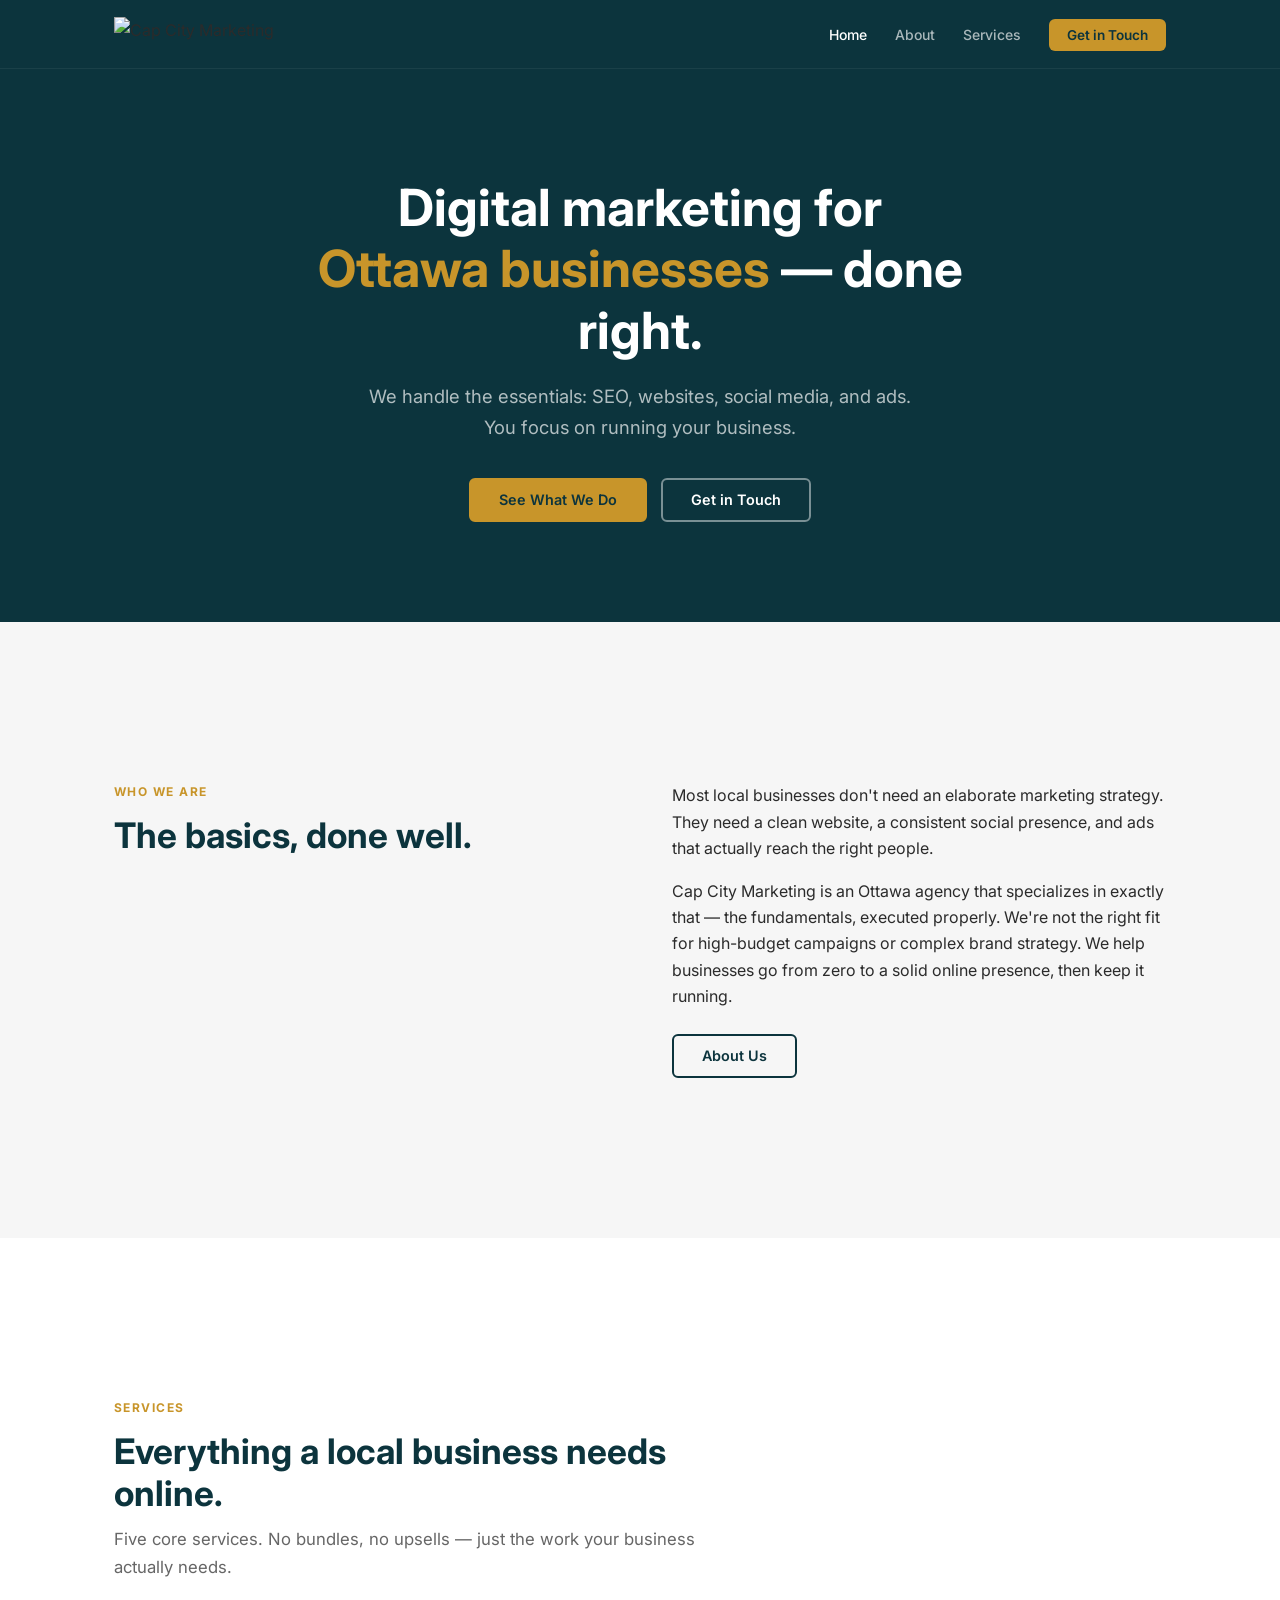
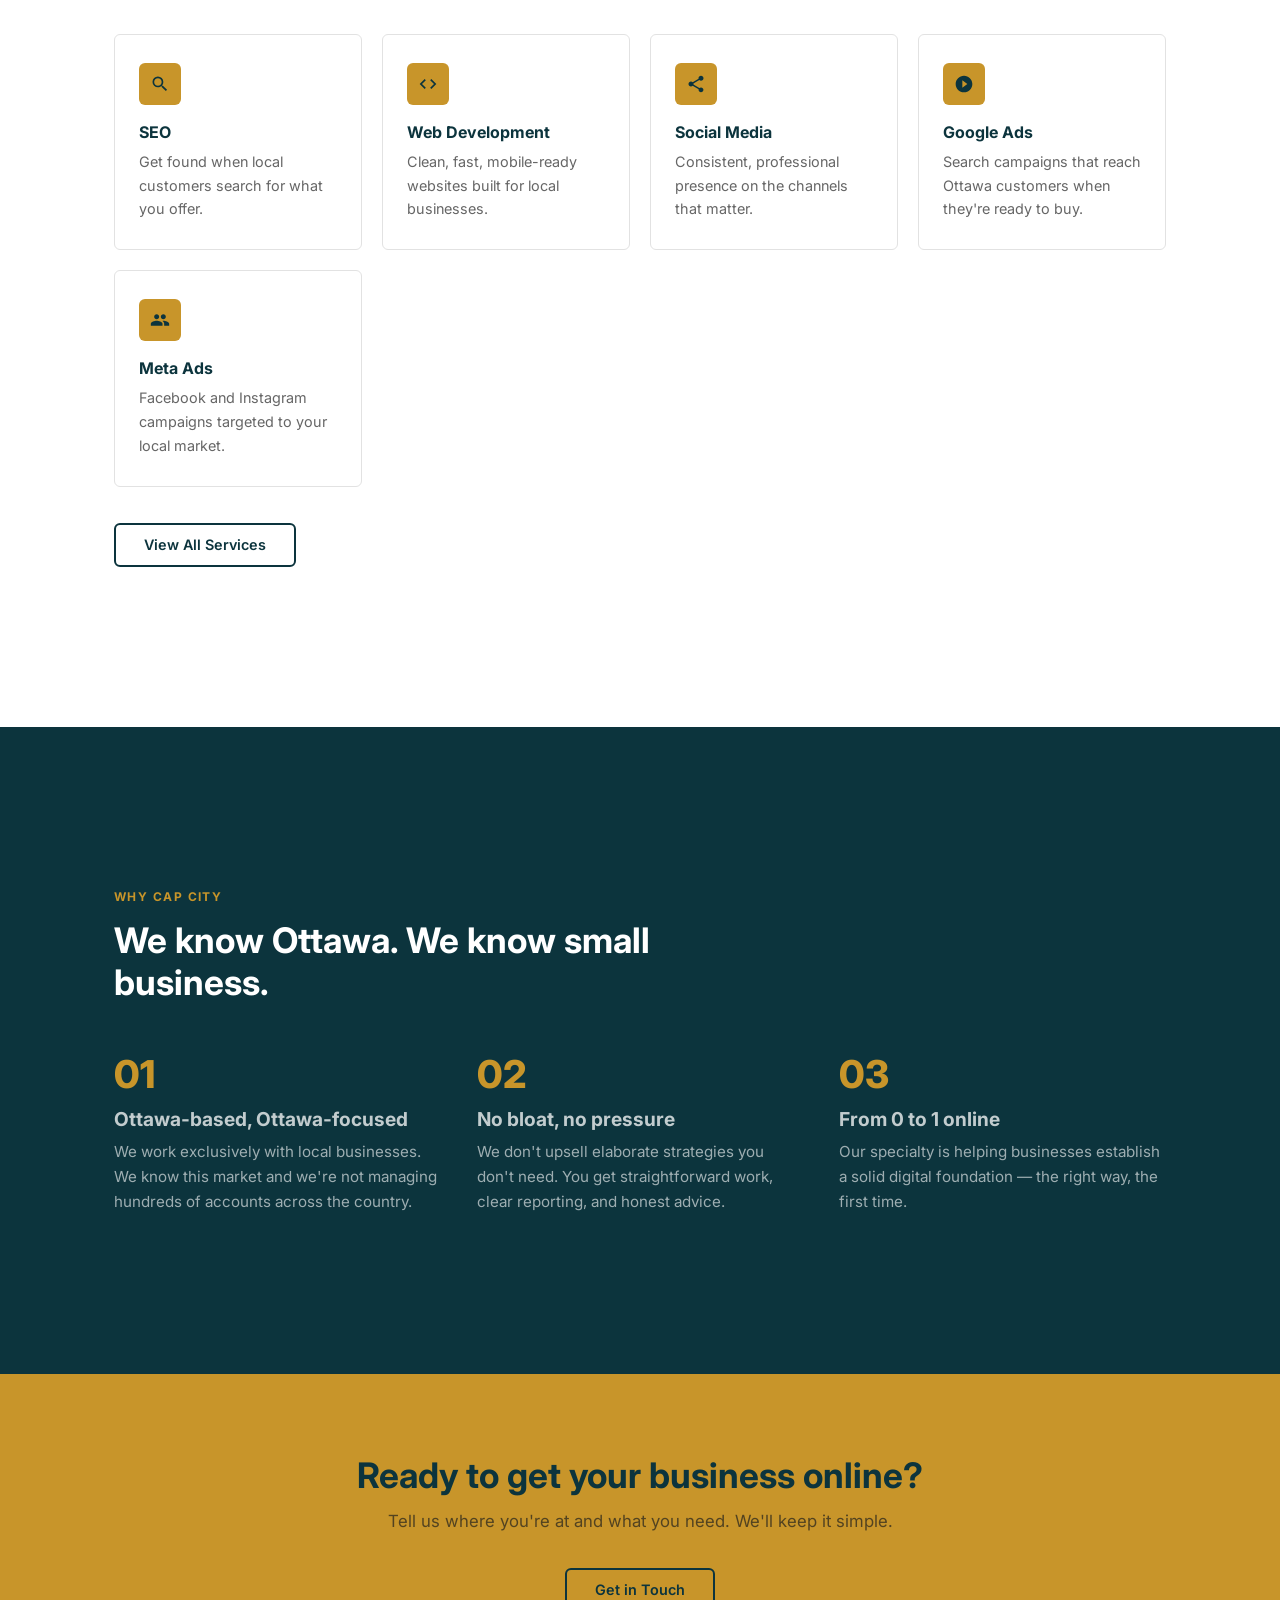
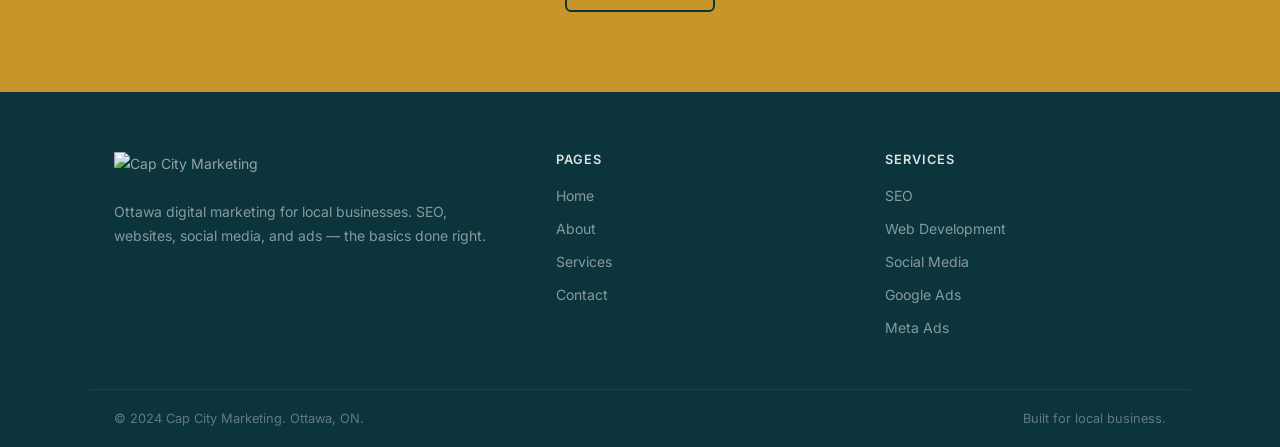
==== index.html @ e7a31820 "Initial build: Cap City Marketing static site Four-page static HTML/CSS site (Home, About, Services," ====
<!DOCTYPE html>
<html lang="en">
<head>
  <meta charset="UTF-8">
  <meta name="viewport" content="width=device-width, initial-scale=1.0">
  <title>Cap City Marketing — Ottawa Digital Marketing Agency</title>
  <meta name="description" content="Ottawa-based digital marketing agency helping local businesses get found online. SEO, web development, social media, Google Ads, and Meta Ads.">
  <link rel="preconnect" href="https://fonts.googleapis.com">
  <link rel="preconnect" href="https://fonts.gstatic.com" crossorigin>
  <link href="https://fonts.googleapis.com/css2?family=Inter:wght@400;500;600;700;800&display=swap" rel="stylesheet">
  <link rel="stylesheet" href="style.css">
</head>
<body>

  <!-- Navigation -->
  <nav class="nav" role="navigation" aria-label="Main navigation">
    <div class="nav__inner">
      <a href="index.html" class="nav__logo" aria-label="Cap City Marketing home">
        <img src="https://capcitymarketing.com/wp-content/uploads/2023/04/cropped-Asset-5@4x.png" alt="Cap City Marketing">
      </a>
      <button class="nav__hamburger" aria-label="Toggle navigation" aria-expanded="false">
        <span></span>
        <span></span>
        <span></span>
      </button>
      <ul class="nav__menu" role="list">
        <li><a href="index.html" class="nav__link active">Home</a></li>
        <li><a href="about.html" class="nav__link">About</a></li>
        <li><a href="services.html" class="nav__link">Services</a></li>
        <li><a href="contact.html" class="nav__link nav__cta">Get in Touch</a></li>
      </ul>
    </div>
  </nav>

  <!-- Hero -->
  <section class="hero">
    <div class="hero__inner">
      <h1>Digital marketing for<br><span>Ottawa businesses</span> — done right.</h1>
      <p class="hero__sub">We handle the essentials: SEO, websites, social media, and ads. You focus on running your business.</p>
      <div class="hero__actions">
        <a href="services.html" class="btn btn--primary">See What We Do</a>
        <a href="contact.html" class="btn btn--outline-light">Get in Touch</a>
      </div>
    </div>
  </section>

  <!-- Intro -->
  <div class="section-wrap section-wrap--light">
    <div class="section">
      <div class="two-col">
        <div>
          <span class="section-label">Who we are</span>
          <h2>The basics, done well.</h2>
        </div>
        <div>
          <p>Most local businesses don't need an elaborate marketing strategy. They need a clean website, a consistent social presence, and ads that actually reach the right people.</p>
          <p>Cap City Marketing is an Ottawa agency that specializes in exactly that — the fundamentals, executed properly. We're not the right fit for high-budget campaigns or complex brand strategy. We help businesses go from zero to a solid online presence, then keep it running.</p>
          <a href="about.html" class="btn btn--outline-dark" style="margin-top:8px;">About Us</a>
        </div>
      </div>
    </div>
  </div>

  <!-- Services Overview -->
  <div class="section-wrap">
    <div class="section">
      <div class="section-header">
        <span class="section-label">Services</span>
        <h2>Everything a local business needs online.</h2>
        <p>Five core services. No bundles, no upsells — just the work your business actually needs.</p>
      </div>
      <div class="services-grid">
        <div class="service-card">
          <div class="service-card__icon">
            <!-- Magnifying glass / SEO -->
            <svg viewBox="0 0 24 24" xmlns="http://www.w3.org/2000/svg">
              <path d="M15.5 14h-.79l-.28-.27A6.47 6.47 0 0 0 16 9.5 6.5 6.5 0 1 0 9.5 16c1.61 0 3.09-.59 4.23-1.57l.27.28v.79l5 4.99L20.49 19l-4.99-5zm-6 0C7.01 14 5 11.99 5 9.5S7.01 5 9.5 5 14 7.01 14 9.5 11.99 14 9.5 14z"/>
            </svg>
          </div>
          <h3>SEO</h3>
          <p>Get found when local customers search for what you offer.</p>
        </div>
        <div class="service-card">
          <div class="service-card__icon">
            <!-- Code brackets -->
            <svg viewBox="0 0 24 24" xmlns="http://www.w3.org/2000/svg">
              <path d="M9.4 16.6L4.8 12l4.6-4.6L8 6l-6 6 6 6 1.4-1.4zm5.2 0l4.6-4.6-4.6-4.6L16 6l6 6-6 6-1.4-1.4z"/>
            </svg>
          </div>
          <h3>Web Development</h3>
          <p>Clean, fast, mobile-ready websites built for local businesses.</p>
        </div>
        <div class="service-card">
          <div class="service-card__icon">
            <!-- Share/network -->
            <svg viewBox="0 0 24 24" xmlns="http://www.w3.org/2000/svg">
              <path d="M18 16.08c-.76 0-1.44.3-1.96.77L8.91 12.7c.05-.23.09-.46.09-.7s-.04-.47-.09-.7l7.05-4.11c.54.5 1.25.81 2.04.81 1.66 0 3-1.34 3-3s-1.34-3-3-3-3 1.34-3 3c0 .24.04.47.09.7L8.04 9.81C7.5 9.31 6.79 9 6 9c-1.66 0-3 1.34-3 3s1.34 3 3 3c.79 0 1.5-.31 2.04-.81l7.12 4.16c-.05.21-.08.43-.08.65 0 1.61 1.31 2.92 2.92 2.92 1.61 0 2.92-1.31 2.92-2.92s-1.31-2.92-2.92-2.92z"/>
            </svg>
          </div>
          <h3>Social Media</h3>
          <p>Consistent, professional presence on the channels that matter.</p>
        </div>
        <div class="service-card">
          <div class="service-card__icon">
            <!-- Target / ads -->
            <svg viewBox="0 0 24 24" xmlns="http://www.w3.org/2000/svg">
              <path d="M12 2C6.48 2 2 6.48 2 12s4.48 10 10 10 10-4.48 10-10S17.52 2 12 2zm-2 14.5v-9l6 4.5-6 4.5z"/>
            </svg>
          </div>
          <h3>Google Ads</h3>
          <p>Search campaigns that reach Ottawa customers when they're ready to buy.</p>
        </div>
        <div class="service-card">
          <div class="service-card__icon">
            <!-- People / meta -->
            <svg viewBox="0 0 24 24" xmlns="http://www.w3.org/2000/svg">
              <path d="M16 11c1.66 0 2.99-1.34 2.99-3S17.66 5 16 5c-1.66 0-3 1.34-3 3s1.34 3 3 3zm-8 0c1.66 0 2.99-1.34 2.99-3S9.66 5 8 5C6.34 5 5 6.34 5 8s1.34 3 3 3zm0 2c-2.33 0-7 1.17-7 3.5V19h14v-2.5c0-2.33-4.67-3.5-7-3.5zm8 0c-.29 0-.62.02-.97.05 1.16.84 1.97 1.97 1.97 3.45V19h6v-2.5c0-2.33-4.67-3.5-7-3.5z"/>
            </svg>
          </div>
          <h3>Meta Ads</h3>
          <p>Facebook and Instagram campaigns targeted to your local market.</p>
        </div>
      </div>
      <div style="margin-top:36px;">
        <a href="services.html" class="btn btn--outline-dark">View All Services</a>
      </div>
    </div>
  </div>

  <!-- Why Cap City -->
  <div class="section-wrap section-wrap--dark">
    <div class="section">
      <div class="section-header">
        <span class="section-label">Why Cap City</span>
        <h2>We know Ottawa. We know small business.</h2>
      </div>
      <div class="pillars">
        <div class="pillar">
          <div class="pillar__num">01</div>
          <h3>Ottawa-based, Ottawa-focused</h3>
          <p style="color:rgba(255,255,255,0.6);">We work exclusively with local businesses. We know this market and we're not managing hundreds of accounts across the country.</p>
        </div>
        <div class="pillar">
          <div class="pillar__num">02</div>
          <h3>No bloat, no pressure</h3>
          <p style="color:rgba(255,255,255,0.6);">We don't upsell elaborate strategies you don't need. You get straightforward work, clear reporting, and honest advice.</p>
        </div>
        <div class="pillar">
          <div class="pillar__num">03</div>
          <h3>From 0 to 1 online</h3>
          <p style="color:rgba(255,255,255,0.6);">Our specialty is helping businesses establish a solid digital foundation — the right way, the first time.</p>
        </div>
      </div>
    </div>
  </div>

  <!-- CTA Banner -->
  <section class="cta-banner">
    <h2>Ready to get your business online?</h2>
    <p>Tell us where you're at and what you need. We'll keep it simple.</p>
    <a href="contact.html" class="btn btn--outline-dark">Get in Touch</a>
  </section>

  <!-- Footer -->
  <footer class="footer">
    <div class="footer__inner">
      <div class="footer__brand">
        <img src="https://capcitymarketing.com/wp-content/uploads/2023/04/cropped-Asset-5@4x.png" alt="Cap City Marketing">
        <p>Ottawa digital marketing for local businesses. SEO, websites, social media, and ads — the basics done right.</p>
      </div>
      <div class="footer__col">
        <h4>Pages</h4>
        <ul>
          <li><a href="index.html">Home</a></li>
          <li><a href="about.html">About</a></li>
          <li><a href="services.html">Services</a></li>
          <li><a href="contact.html">Contact</a></li>
        </ul>
      </div>
      <div class="footer__col">
        <h4>Services</h4>
        <ul>
          <li><a href="services.html">SEO</a></li>
          <li><a href="services.html">Web Development</a></li>
          <li><a href="services.html">Social Media</a></li>
          <li><a href="services.html">Google Ads</a></li>
          <li><a href="services.html">Meta Ads</a></li>
        </ul>
      </div>
    </div>
    <div class="footer__bottom">
      <span>&copy; 2024 Cap City Marketing. Ottawa, ON.</span>
      <span>Built for local business.</span>
    </div>
  </footer>

  <script>
    const hamburger = document.querySelector('.nav__hamburger');
    const menu = document.querySelector('.nav__menu');
    hamburger.addEventListener('click', () => {
      const isOpen = menu.classList.toggle('open');
      hamburger.classList.toggle('open', isOpen);
      hamburger.setAttribute('aria-expanded', isOpen);
    });
  </script>

</body>
</html>
---- style.css ----
/* ============================================================
   Cap City Marketing — Main Stylesheet
   ============================================================ */

/* === Reset & Base === */
*, *::before, *::after {
  box-sizing: border-box;
  margin: 0;
  padding: 0;
}

:root {
  --accent:       #c8952a;
  --accent-hover: #b5821f;
  --dark:         #0c343d;
  --text:         #2b2b2b;
  --text-light:   #666;
  --bg:           #fff;
  --bg-light:     #f6f6f6;
  --border:       #e2e2e2;
  --radius:       6px;
  --shadow:       0 2px 14px rgba(0,0,0,0.09);
  --font:         'Inter', system-ui, -apple-system, sans-serif;
  --max-w:        1100px;
}

html { scroll-behavior: smooth; }

body {
  font-family: var(--font);
  color: var(--text);
  background: var(--bg);
  line-height: 1.65;
  font-size: 16px;
}

img { max-width: 100%; display: block; }
a { color: inherit; text-decoration: none; }
ul { list-style: none; }

/* === Typography === */
h1, h2, h3, h4 {
  line-height: 1.2;
  font-weight: 700;
  color: var(--dark);
}
h1 { font-size: clamp(2rem, 5vw, 3.2rem); }
h2 { font-size: clamp(1.6rem, 3vw, 2.2rem); }
h3 { font-size: 1.2rem; }

p { margin-bottom: 1rem; }
p:last-child { margin-bottom: 0; }

/* === Container === */
.container {
  max-width: var(--max-w);
  margin: 0 auto;
  padding: 0 24px;
}

/* === Sections === */
.section {
  padding: 80px 24px;
  max-width: var(--max-w);
  margin: 0 auto;
}

.section-wrap { padding: 80px 0; }
.section-wrap--light { background: var(--bg-light); }
.section-wrap--dark  { background: var(--dark); }

.section-label {
  display: block;
  font-size: 0.75rem;
  font-weight: 700;
  letter-spacing: 0.12em;
  text-transform: uppercase;
  color: var(--accent);
  margin-bottom: 12px;
}

.section-header { max-width: 600px; margin-bottom: 52px; }
.section-header p {
  color: var(--text-light);
  font-size: 1.05rem;
  margin-top: 12px;
}

/* Dark section overrides */
.section-wrap--dark h2,
.section-wrap--dark h3,
.section-wrap--dark .section-header p {
  color: rgba(255,255,255,0.75);
}
.section-wrap--dark h2 { color: #fff; }

/* === Buttons === */
.btn {
  display: inline-block;
  padding: 13px 28px;
  border-radius: var(--radius);
  font-weight: 600;
  font-size: 0.9rem;
  cursor: pointer;
  transition: all 0.18s;
  border: 2px solid transparent;
  font-family: var(--font);
  line-height: 1;
}

.btn--primary {
  background: var(--accent);
  color: var(--dark);
  border-color: var(--accent);
}
.btn--primary:hover { background: var(--accent-hover); border-color: var(--accent-hover); }

.btn--outline-dark {
  background: transparent;
  color: var(--dark);
  border-color: var(--dark);
}
.btn--outline-dark:hover { background: var(--dark); color: #fff; }

.btn--outline-light {
  background: transparent;
  color: #fff;
  border-color: rgba(255,255,255,0.45);
}
.btn--outline-light:hover { border-color: #fff; background: rgba(255,255,255,0.08); }

/* === Navigation === */
.nav {
  background: var(--dark);
  position: sticky;
  top: 0;
  z-index: 200;
  border-bottom: 1px solid rgba(255,255,255,0.06);
}

.nav__inner {
  max-width: var(--max-w);
  margin: 0 auto;
  padding: 0 24px;
  height: 68px;
  display: flex;
  align-items: center;
  justify-content: space-between;
}

.nav__logo img {
  height: 34px;
  width: auto;
}

.nav__menu {
  display: flex;
  align-items: center;
  gap: 28px;
}

.nav__link {
  color: rgba(255,255,255,0.65);
  font-size: 0.875rem;
  font-weight: 500;
  transition: color 0.18s;
}
.nav__link:hover,
.nav__link.active { color: #fff; }

.nav__cta {
  background: var(--accent);
  color: var(--dark) !important;
  padding: 8px 18px;
  border-radius: var(--radius);
  font-weight: 600;
  font-size: 0.85rem;
}
.nav__cta:hover { background: var(--accent-hover); }

.nav__hamburger {
  display: none;
  flex-direction: column;
  gap: 5px;
  background: none;
  border: none;
  cursor: pointer;
  padding: 6px 4px;
}
.nav__hamburger span {
  display: block;
  width: 22px;
  height: 2px;
  background: #fff;
  border-radius: 2px;
  transition: all 0.22s ease;
}
.nav__hamburger.open span:nth-child(1) { transform: translateY(7px) rotate(45deg); }
.nav__hamburger.open span:nth-child(2) { opacity: 0; transform: scaleX(0); }
.nav__hamburger.open span:nth-child(3) { transform: translateY(-7px) rotate(-45deg); }

/* === Footer === */
.footer { background: var(--dark); color: rgba(255,255,255,0.55); font-size: 0.875rem; }

.footer__inner {
  max-width: var(--max-w);
  margin: 0 auto;
  padding: 60px 24px 40px;
  display: grid;
  grid-template-columns: 1.4fr 1fr 1fr;
  gap: 48px;
}

.footer__brand img { height: 30px; margin-bottom: 18px; }
.footer__brand p { line-height: 1.7; color: rgba(255,255,255,0.5); }

.footer__col h4 {
  color: rgba(255,255,255,0.85);
  font-size: 0.8rem;
  font-weight: 600;
  text-transform: uppercase;
  letter-spacing: 0.08em;
  margin-bottom: 16px;
}
.footer__col li { margin-bottom: 10px; }
.footer__col li a { color: rgba(255,255,255,0.5); transition: color 0.18s; }
.footer__col li a:hover { color: var(--accent); }

.footer__bottom {
  max-width: var(--max-w);
  margin: 0 auto;
  padding: 18px 24px;
  border-top: 1px solid rgba(255,255,255,0.07);
  display: flex;
  justify-content: space-between;
  align-items: center;
  font-size: 0.8rem;
  color: rgba(255,255,255,0.35);
}

/* === Hero (Home) === */
.hero {
  background: var(--dark);
  padding: 108px 24px 100px;
  text-align: center;
}
.hero__inner { max-width: 780px; margin: 0 auto; }
.hero h1 { color: #fff; margin-bottom: 20px; }
.hero h1 span { color: var(--accent); }
.hero__sub {
  font-size: 1.15rem;
  color: rgba(255,255,255,0.68);
  margin: 0 auto 36px;
  max-width: 560px;
}
.hero__actions { display: flex; gap: 14px; justify-content: center; flex-wrap: wrap; }

/* === Page Hero (inner pages) === */
.page-hero {
  background: var(--dark);
  padding: 72px 24px;
}
.page-hero__inner { max-width: var(--max-w); margin: 0 auto; }
.page-hero h1 { color: #fff; }
.page-hero p {
  color: rgba(255,255,255,0.65);
  font-size: 1.05rem;
  max-width: 520px;
  margin-top: 14px;
  margin-bottom: 0;
}

/* === Services Grid (Home overview) === */
.services-grid {
  display: grid;
  grid-template-columns: repeat(auto-fit, minmax(200px, 1fr));
  gap: 20px;
}

.service-card {
  background: var(--bg);
  border: 1px solid var(--border);
  border-radius: var(--radius);
  padding: 28px 24px;
  transition: box-shadow 0.2s, transform 0.2s;
}
.service-card:hover { box-shadow: var(--shadow); transform: translateY(-3px); }

.service-card__icon {
  width: 42px;
  height: 42px;
  background: var(--accent);
  border-radius: var(--radius);
  display: flex;
  align-items: center;
  justify-content: center;
  margin-bottom: 18px;
}
.service-card__icon svg { width: 20px; height: 20px; fill: var(--dark); }
.service-card h3 { margin-bottom: 8px; font-size: 1rem; }
.service-card p { color: var(--text-light); font-size: 0.9rem; }

/* === Pillars === */
.pillars {
  display: grid;
  grid-template-columns: repeat(auto-fit, minmax(220px, 1fr));
  gap: 36px;
}
.pillar__num {
  font-size: 2.4rem;
  font-weight: 800;
  color: var(--accent);
  line-height: 1;
  margin-bottom: 14px;
}
.pillar h3 { margin-bottom: 8px; }
.pillar p { color: var(--text-light); font-size: 0.95rem; }

/* === CTA Banner === */
.cta-banner {
  background: var(--accent);
  text-align: center;
  padding: 80px 24px;
}
.cta-banner h2 { color: var(--dark); margin-bottom: 12px; }
.cta-banner p { color: rgba(20,23,28,0.65); font-size: 1.05rem; margin-bottom: 32px; }

/* === About: Fit grid === */
.fit-grid {
  display: grid;
  grid-template-columns: repeat(auto-fit, minmax(280px, 1fr));
  gap: 16px;
}

.fit-item {
  padding: 20px 22px;
  border-radius: var(--radius);
  background: var(--bg-light);
  border-left: 3px solid var(--accent);
}

.fit-item p { font-size: 0.95rem; color: var(--text); margin: 0; }

/* === Two-col layout === */
.two-col {
  display: grid;
  grid-template-columns: 1fr 1fr;
  gap: 64px;
  align-items: start;
}

/* === Services Detail Page === */
.service-entry {
  padding: 64px 0;
  border-bottom: 1px solid var(--border);
}
.service-entry:last-child { border-bottom: none; }

.service-entry__head {
  display: flex;
  align-items: center;
  gap: 16px;
  margin-bottom: 20px;
}
.service-entry__icon {
  width: 48px;
  height: 48px;
  background: var(--accent);
  border-radius: var(--radius);
  display: flex;
  align-items: center;
  justify-content: center;
  flex-shrink: 0;
}
.service-entry__icon svg { width: 24px; height: 24px; fill: var(--dark); }
.service-entry__head h2 { font-size: 1.6rem; }

.service-entry__body {
  display: grid;
  grid-template-columns: 1fr 1fr;
  gap: 48px;
}
.service-entry__body p { color: var(--text-light); font-size: 0.975rem; }

.service-entry__includes h4 {
  font-size: 0.8rem;
  font-weight: 700;
  text-transform: uppercase;
  letter-spacing: 0.08em;
  color: var(--text-light);
  margin-bottom: 14px;
}
.service-entry__includes ul { display: flex; flex-direction: column; gap: 10px; }
.service-entry__includes li {
  display: flex;
  align-items: flex-start;
  gap: 10px;
  font-size: 0.9rem;
}
.service-entry__includes li::before {
  content: '';
  width: 6px;
  height: 6px;
  background: var(--accent);
  border-radius: 50%;
  flex-shrink: 0;
  margin-top: 7px;
}

/* === Contact Page === */
.contact-grid {
  display: grid;
  grid-template-columns: 1fr 1.7fr;
  gap: 64px;
  align-items: start;
}

.contact-info h2 { margin-bottom: 14px; }
.contact-info > p { color: var(--text-light); font-size: 0.975rem; }

.contact-facts { margin-top: 36px; display: flex; flex-direction: column; gap: 20px; }

.contact-fact {
  display: flex;
  gap: 14px;
  align-items: flex-start;
}
.contact-fact__icon {
  width: 38px;
  height: 38px;
  background: var(--bg-light);
  border-radius: var(--radius);
  display: flex;
  align-items: center;
  justify-content: center;
  flex-shrink: 0;
}
.contact-fact__icon svg { width: 17px; height: 17px; fill: var(--accent); }
.contact-fact h4 { font-size: 0.8rem; font-weight: 600; text-transform: uppercase; letter-spacing: 0.06em; color: var(--text-light); margin-bottom: 2px; }
.contact-fact p { font-size: 0.9rem; color: var(--text); margin: 0; }

/* === Form === */
.form {
  background: var(--bg-light);
  border-radius: 10px;
  padding: 40px;
}

.form-row {
  display: grid;
  grid-template-columns: 1fr 1fr;
  gap: 16px;
}

.form-group { margin-bottom: 18px; }
.form-group:last-of-type { margin-bottom: 24px; }

.form-group label {
  display: block;
  font-size: 0.85rem;
  font-weight: 600;
  margin-bottom: 6px;
  color: var(--text);
}

.form-group input,
.form-group select,
.form-group textarea {
  width: 100%;
  padding: 11px 14px;
  border: 1px solid var(--border);
  border-radius: var(--radius);
  font-family: var(--font);
  font-size: 0.9rem;
  color: var(--text);
  background: var(--bg);
  transition: border-color 0.18s, box-shadow 0.18s;
  -webkit-appearance: none;
  appearance: none;
}

.form-group input:focus,
.form-group select:focus,
.form-group textarea:focus {
  outline: none;
  border-color: var(--accent);
  box-shadow: 0 0 0 3px rgba(252,175,59,0.18);
}

.form-group textarea { resize: vertical; min-height: 130px; }

.form-group select {
  background-image: url("data:image/svg+xml,%3Csvg xmlns='http://www.w3.org/2000/svg' width='12' height='8' viewBox='0 0 12 8'%3E%3Cpath fill='%23888' d='M6 8L0 0h12z'/%3E%3C/svg%3E");
  background-repeat: no-repeat;
  background-position: right 14px center;
  padding-right: 36px;
}

.form__note {
  font-size: 0.8rem;
  color: var(--text-light);
  margin-top: 14px;
  text-align: center;
}

/* === Responsive === */
@media (max-width: 800px) {
  .nav__menu {
    position: fixed;
    top: 68px;
    left: 0;
    right: 0;
    background: var(--dark);
    flex-direction: column;
    align-items: flex-start;
    gap: 0;
    max-height: 0;
    overflow: hidden;
    transition: max-height 0.3s ease;
    border-bottom: 1px solid rgba(255,255,255,0.06);
  }
  .nav__menu.open { max-height: 360px; padding-bottom: 12px; }
  .nav__link {
    display: block;
    padding: 13px 24px;
    width: 100%;
    font-size: 0.95rem;
  }
  .nav__cta { margin: 8px 24px 4px; display: inline-block; width: auto; }
  .nav__hamburger { display: flex; }

  .section { padding: 56px 20px; }
  .section-wrap { padding: 56px 0; }

  .hero { padding: 72px 20px 64px; }

  .two-col,
  .contact-grid { grid-template-columns: 1fr; gap: 40px; }

  .service-entry__body { grid-template-columns: 1fr; gap: 28px; }

  .form { padding: 28px 20px; }
  .form-row { grid-template-columns: 1fr; }

  .footer__inner { grid-template-columns: 1fr; gap: 32px; }
  .footer__bottom { flex-direction: column; gap: 6px; text-align: center; }

  .pillars { grid-template-columns: 1fr; gap: 28px; }
  .services-grid { grid-template-columns: repeat(auto-fit, minmax(240px, 1fr)); }
}
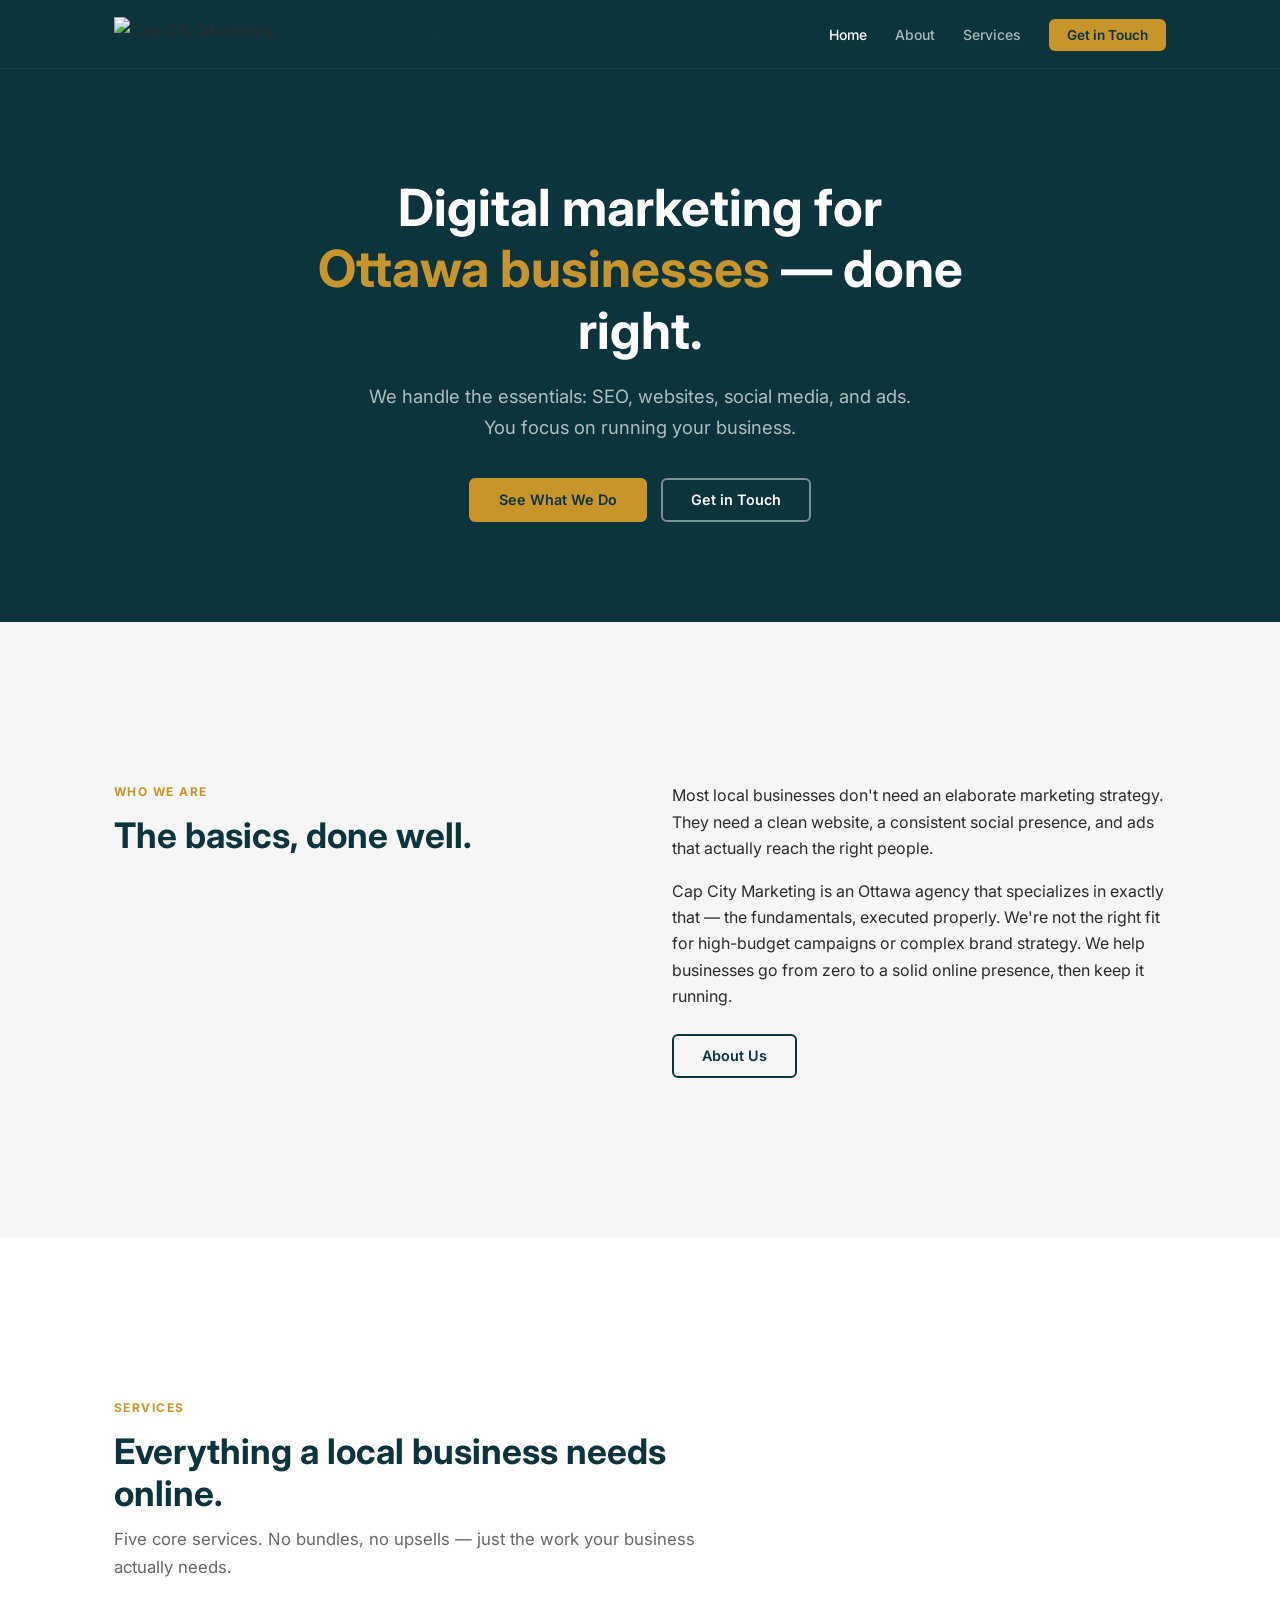
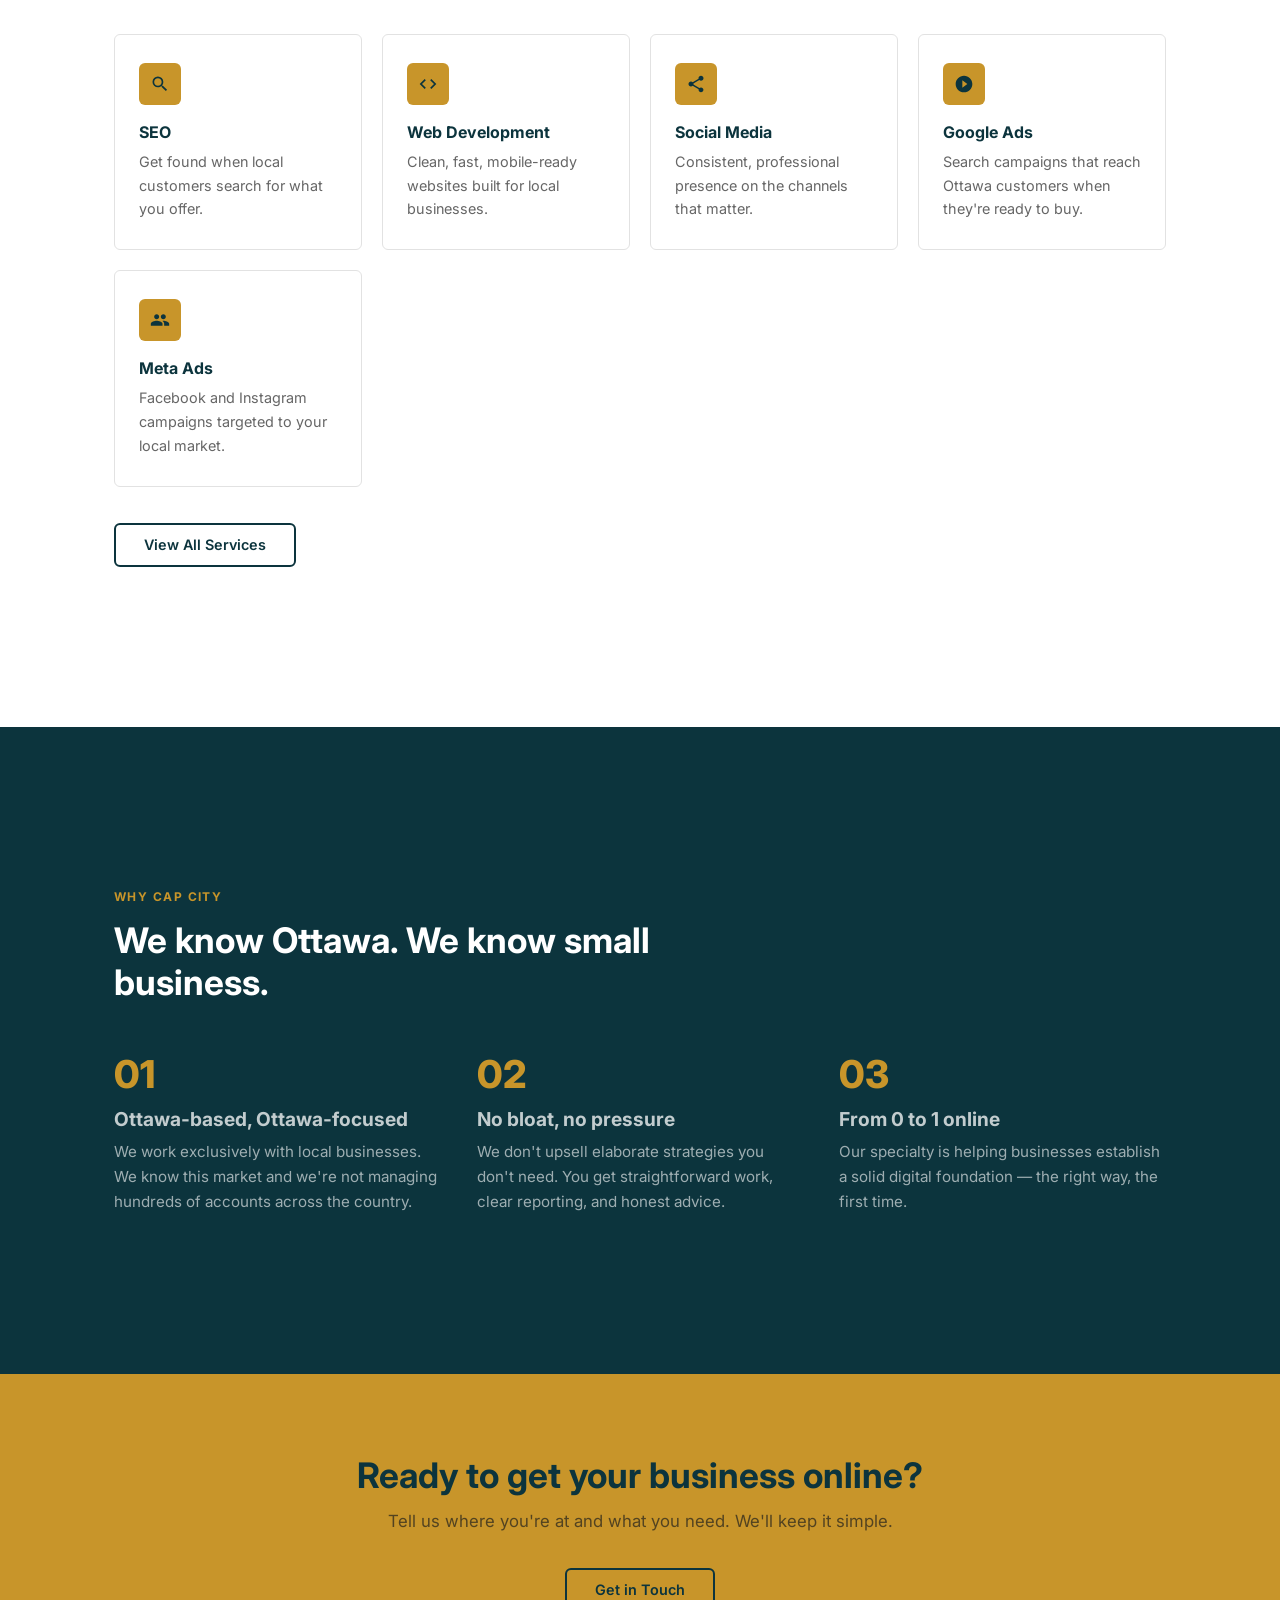
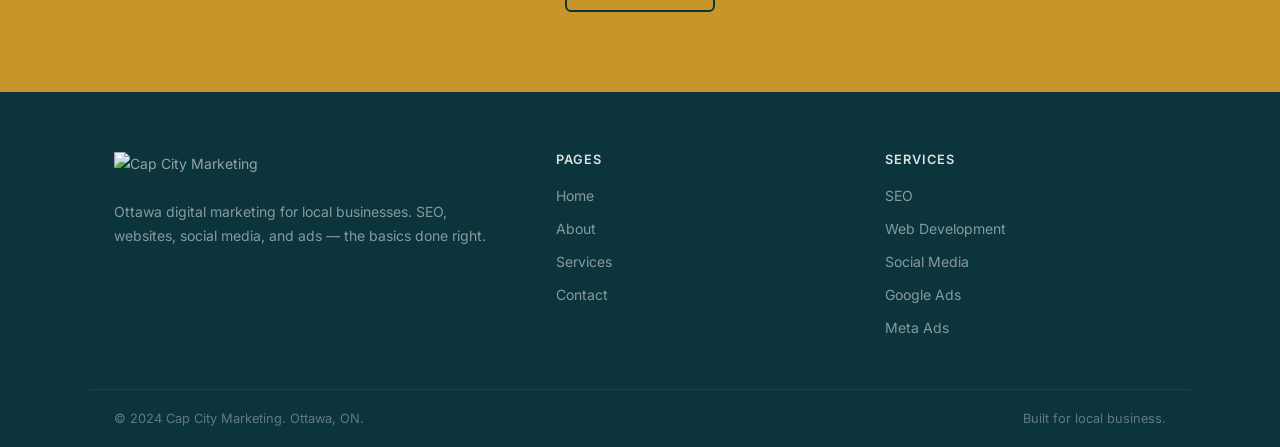
==== commit a4a30246: "Add Cap City Marketing name to header next to logo Co-Authored-By: Claude Sonnet 4.6 <noreply@anthro" ====
--- a/index.html
+++ b/index.html
@@ -5,6 +5,7 @@
   <meta name="viewport" content="width=device-width, initial-scale=1.0">
   <title>Cap City Marketing — Ottawa Digital Marketing Agency</title>
   <meta name="description" content="Ottawa-based digital marketing agency helping local businesses get found online. SEO, web development, social media, Google Ads, and Meta Ads.">
+  <link rel="icon" type="image/png" href="favicon.png">
   <link rel="preconnect" href="https://fonts.googleapis.com">
   <link rel="preconnect" href="https://fonts.gstatic.com" crossorigin>
   <link href="https://fonts.googleapis.com/css2?family=Inter:wght@400;500;600;700;800&display=swap" rel="stylesheet">
@@ -17,6 +18,7 @@
     <div class="nav__inner">
       <a href="index.html" class="nav__logo" aria-label="Cap City Marketing home">
         <img src="https://capcitymarketing.com/wp-content/uploads/2023/04/cropped-Asset-5@4x.png" alt="Cap City Marketing">
+        <span class="nav__logo-name">Cap City Marketing</span>
       </a>
       <button class="nav__hamburger" aria-label="Toggle navigation" aria-expanded="false">
         <span></span>
--- a/style.css
+++ b/style.css
@@ -148,9 +148,22 @@
   justify-content: space-between;
 }
 
+.nav__logo {
+  display: flex;
+  align-items: center;
+  gap: 10px;
+}
+
 .nav__logo img {
   height: 34px;
   width: auto;
+}
+
+.nav__logo-name {
+  font-size: 1rem;
+  font-weight: 700;
+  color: var(--dark);
+  white-space: nowrap;
 }
 
 .nav__menu {
